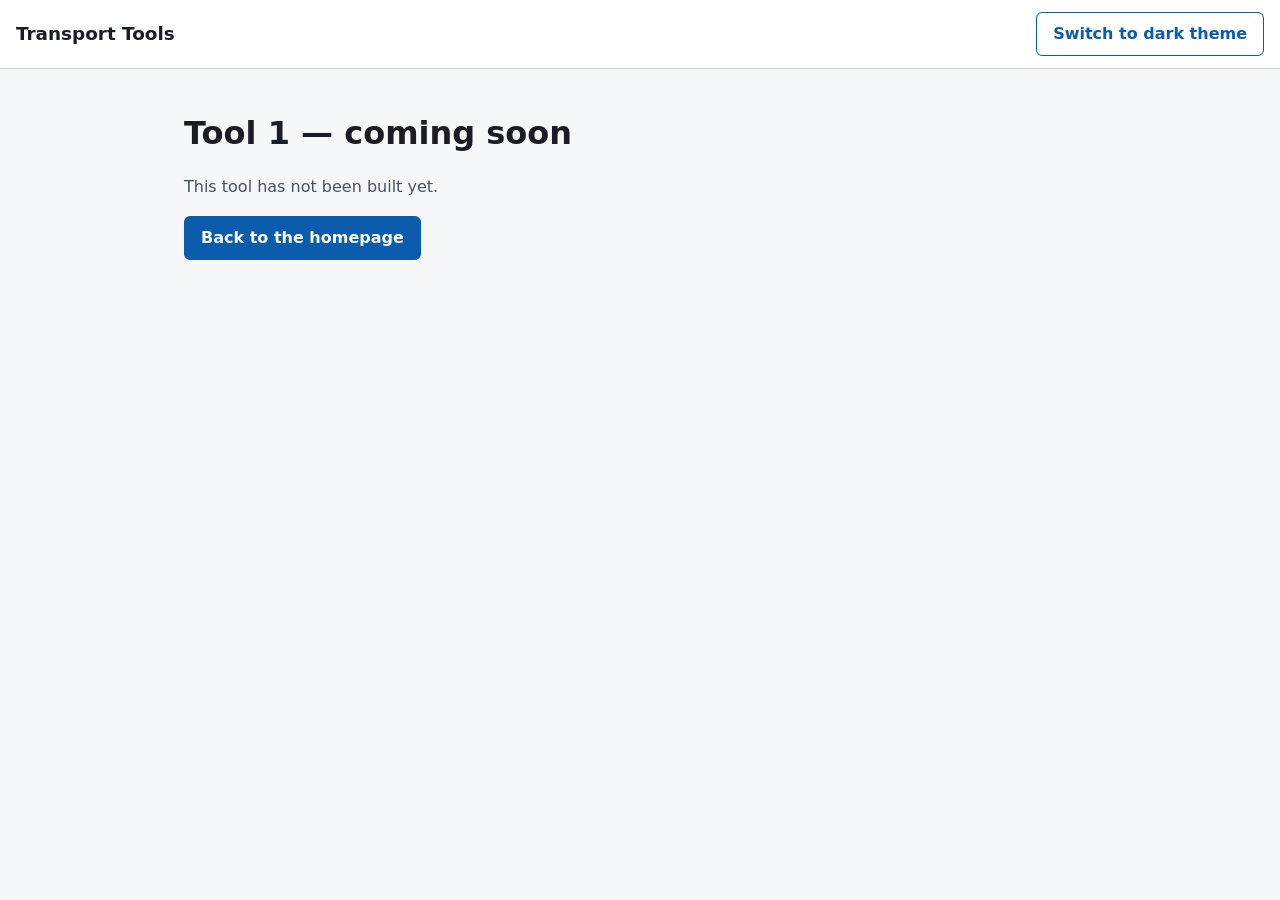
==== tool-1.html @ bf5769de "Add placeholder Tool 1 card and page; mark portal step done in Feature Plan Co-Authored-By: Claude S" ====
<!doctype html>
<html lang="en" data-theme="light">
<head>
  <meta charset="utf-8">
  <meta name="viewport" content="width=device-width, initial-scale=1">
  <title>Tool 1 &mdash; coming soon</title>
  <link rel="stylesheet" href="css/style.css">
  <script src="js/theme.js"></script>
</head>
<body>
  <header class="site-header">
    <a class="brand" href="index.html">Transport Tools</a>
    <button type="button" id="theme-toggle" class="secondary" aria-pressed="false">Switch to dark theme</button>
  </header>

  <main>
    <h1>Tool 1 &mdash; coming soon</h1>
    <p class="muted">This tool has not been built yet.</p>
    <p><a class="button" href="index.html">Back to the homepage</a></p>
  </main>
</body>
</html>
---- css/style.css ----
/* Colors live in variables so the light and dark themes share one stylesheet. */
:root {
  --bg: #f6f7f9;
  --surface: #ffffff;
  --text: #1a1d23;
  --muted: #4a5160;
  --border: #c9ced8;
  --accent: #0b5cad;
  --accent-text: #ffffff;
  --danger: #b00020;
  --good-bg: #e3f2e6;
  --focus: #0b5cad;
}

:root[data-theme="dark"] {
  --bg: #12151b;
  --surface: #1c2029;
  --text: #eef0f4;
  --muted: #b4bac7;
  --border: #3a4152;
  --accent: #7ab7ff;
  --accent-text: #0a1220;
  --danger: #ff8a9b;
  --good-bg: #1f3a28;
  --focus: #7ab7ff;
}

* { box-sizing: border-box; }

body {
  margin: 0;
  background: var(--bg);
  color: var(--text);
  font: 1rem/1.6 system-ui, -apple-system, "Segoe UI", Roboto, sans-serif;
}

a { color: var(--accent); }

:focus-visible { outline: 3px solid var(--focus); outline-offset: 2px; }

.site-header {
  display: flex;
  flex-wrap: wrap;
  align-items: center;
  justify-content: space-between;
  gap: 0.5rem 1rem;
  padding: 0.75rem 1rem;
  background: var(--surface);
  border-bottom: 1px solid var(--border);
}

.site-header .brand { font-weight: 700; font-size: 1.15rem; color: var(--text); text-decoration: none; }

main { max-width: 60rem; margin: 0 auto; padding: 1rem; }

h1 { line-height: 1.2; }
.muted { color: var(--muted); }

button, .button {
  min-height: 44px;
  padding: 0.5rem 1rem;
  border: 1px solid var(--accent);
  border-radius: 6px;
  background: var(--accent);
  color: var(--accent-text);
  font: inherit;
  font-weight: 600;
  cursor: pointer;
  text-decoration: none;
  display: inline-flex;
  align-items: center;
}

button.secondary { background: transparent; color: var(--accent); }

input, select {
  min-height: 44px;
  width: 100%;
  padding: 0.4rem 0.6rem;
  border: 1px solid var(--border);
  border-radius: 6px;
  background: var(--surface);
  color: var(--text);
  font: inherit;
}

label { font-weight: 600; }

.card-grid {
  display: grid;
  grid-template-columns: repeat(auto-fit, minmax(16rem, 1fr));
  gap: 1rem;
}

.card, .panel {
  padding: 1rem;
  background: var(--surface);
  border: 1px solid var(--border);
  border-radius: 8px;
}

.card h2 { margin-top: 0; }

.panel { margin-bottom: 1rem; }
.panel h2 { margin-top: 0; }

.stop-row { display: flex; gap: 0.5rem; margin-bottom: 0.5rem; }
.stop-row input { flex: 1; }
.stop-row button { flex: none; }

.field { margin: 0.75rem 0; }
.field select { max-width: 20rem; }

.table-scroll { overflow-x: auto; }

table { border-collapse: collapse; width: 100%; }
th, td { padding: 0.4rem; border: 1px solid var(--border); text-align: left; }
td input { min-width: 5rem; }
td.na { background: var(--bg); color: var(--muted); text-align: center; }

.error { color: var(--danger); font-weight: 600; }

.result { padding: 1rem; background: var(--good-bg); border-radius: 8px; }
.result .route { font-size: 1.15rem; font-weight: 700; overflow-wrap: anywhere; }

@media (min-width: 48rem) {
  main { padding: 1.5rem; }
}
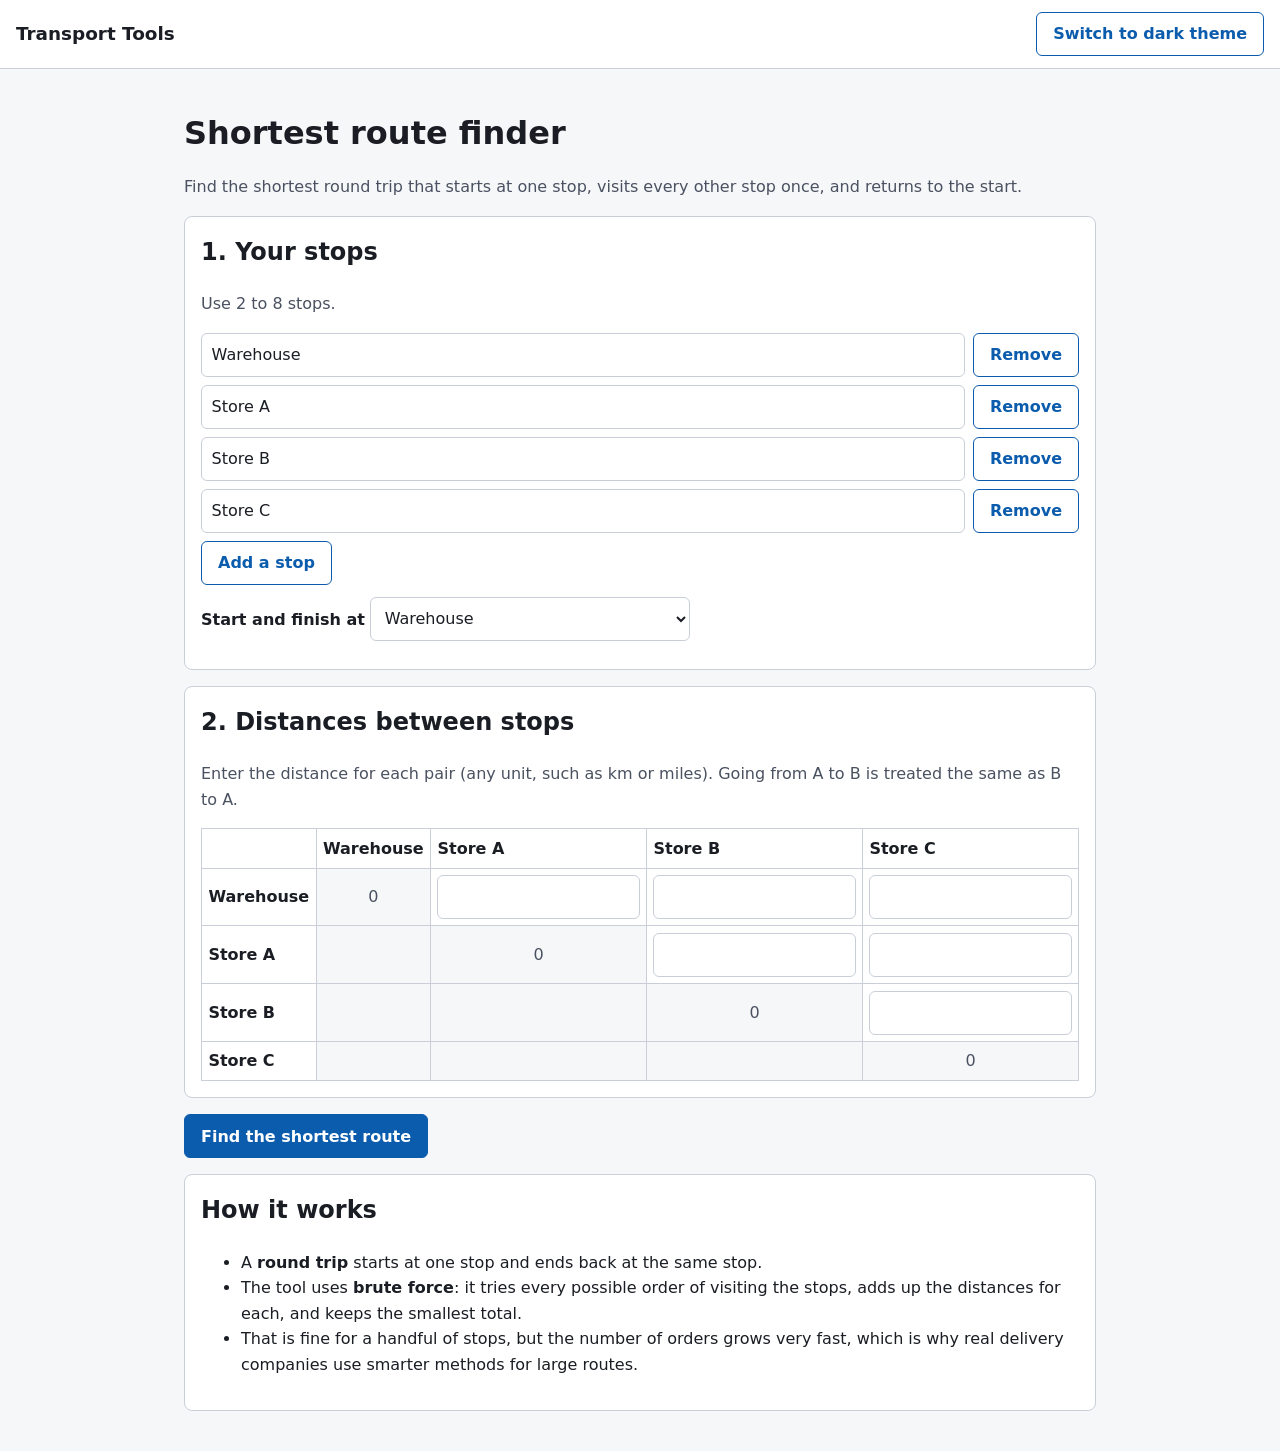
==== commit 0dafde8c: "Replace Tool 1 placeholder with the shortest route finder Co-Authored-By: Claude Sonnet 5.5 <noreply" ====
--- a/tool-1.html
+++ b/tool-1.html
@@ -3,7 +3,7 @@
 <head>
   <meta charset="utf-8">
   <meta name="viewport" content="width=device-width, initial-scale=1">
-  <title>Tool 1 &mdash; coming soon</title>
+  <title>Shortest Route Finder</title>
   <link rel="stylesheet" href="css/style.css">
   <script src="js/theme.js"></script>
 </head>
@@ -14,9 +14,40 @@
   </header>
 
   <main>
-    <h1>Tool 1 &mdash; coming soon</h1>
-    <p class="muted">This tool has not been built yet.</p>
-    <p><a class="button" href="index.html">Back to the homepage</a></p>
+    <h1>Shortest route finder</h1>
+    <p class="muted">Find the shortest round trip that starts at one stop, visits every other stop once, and returns to the start.</p>
+
+    <section class="panel">
+      <h2>1. Your stops</h2>
+      <p class="muted">Use 2 to 8 stops.</p>
+      <div id="stops"></div>
+      <button type="button" id="add-stop" class="secondary">Add a stop</button>
+      <div class="field">
+        <label for="start">Start and finish at</label>
+        <select id="start"></select>
+      </div>
+    </section>
+
+    <section class="panel">
+      <h2>2. Distances between stops</h2>
+      <p class="muted">Enter the distance for each pair (any unit, such as km or miles). Going from A to B is treated the same as B to A.</p>
+      <div class="table-scroll" id="matrix"></div>
+    </section>
+
+    <p><button type="button" id="calculate">Find the shortest route</button></p>
+    <p id="error" class="error" role="alert"></p>
+    <div id="output" aria-live="polite"></div>
+
+    <section class="panel">
+      <h2>How it works</h2>
+      <ul>
+        <li>A <strong>round trip</strong> starts at one stop and ends back at the same stop.</li>
+        <li>The tool uses <strong>brute force</strong>: it tries every possible order of visiting the stops, adds up the distances for each, and keeps the smallest total.</li>
+        <li>That is fine for a handful of stops, but the number of orders grows very fast, which is why real delivery companies use smarter methods for large routes.</li>
+      </ul>
+    </section>
   </main>
+
+  <script src="js/route-finder.js"></script>
 </body>
 </html>
